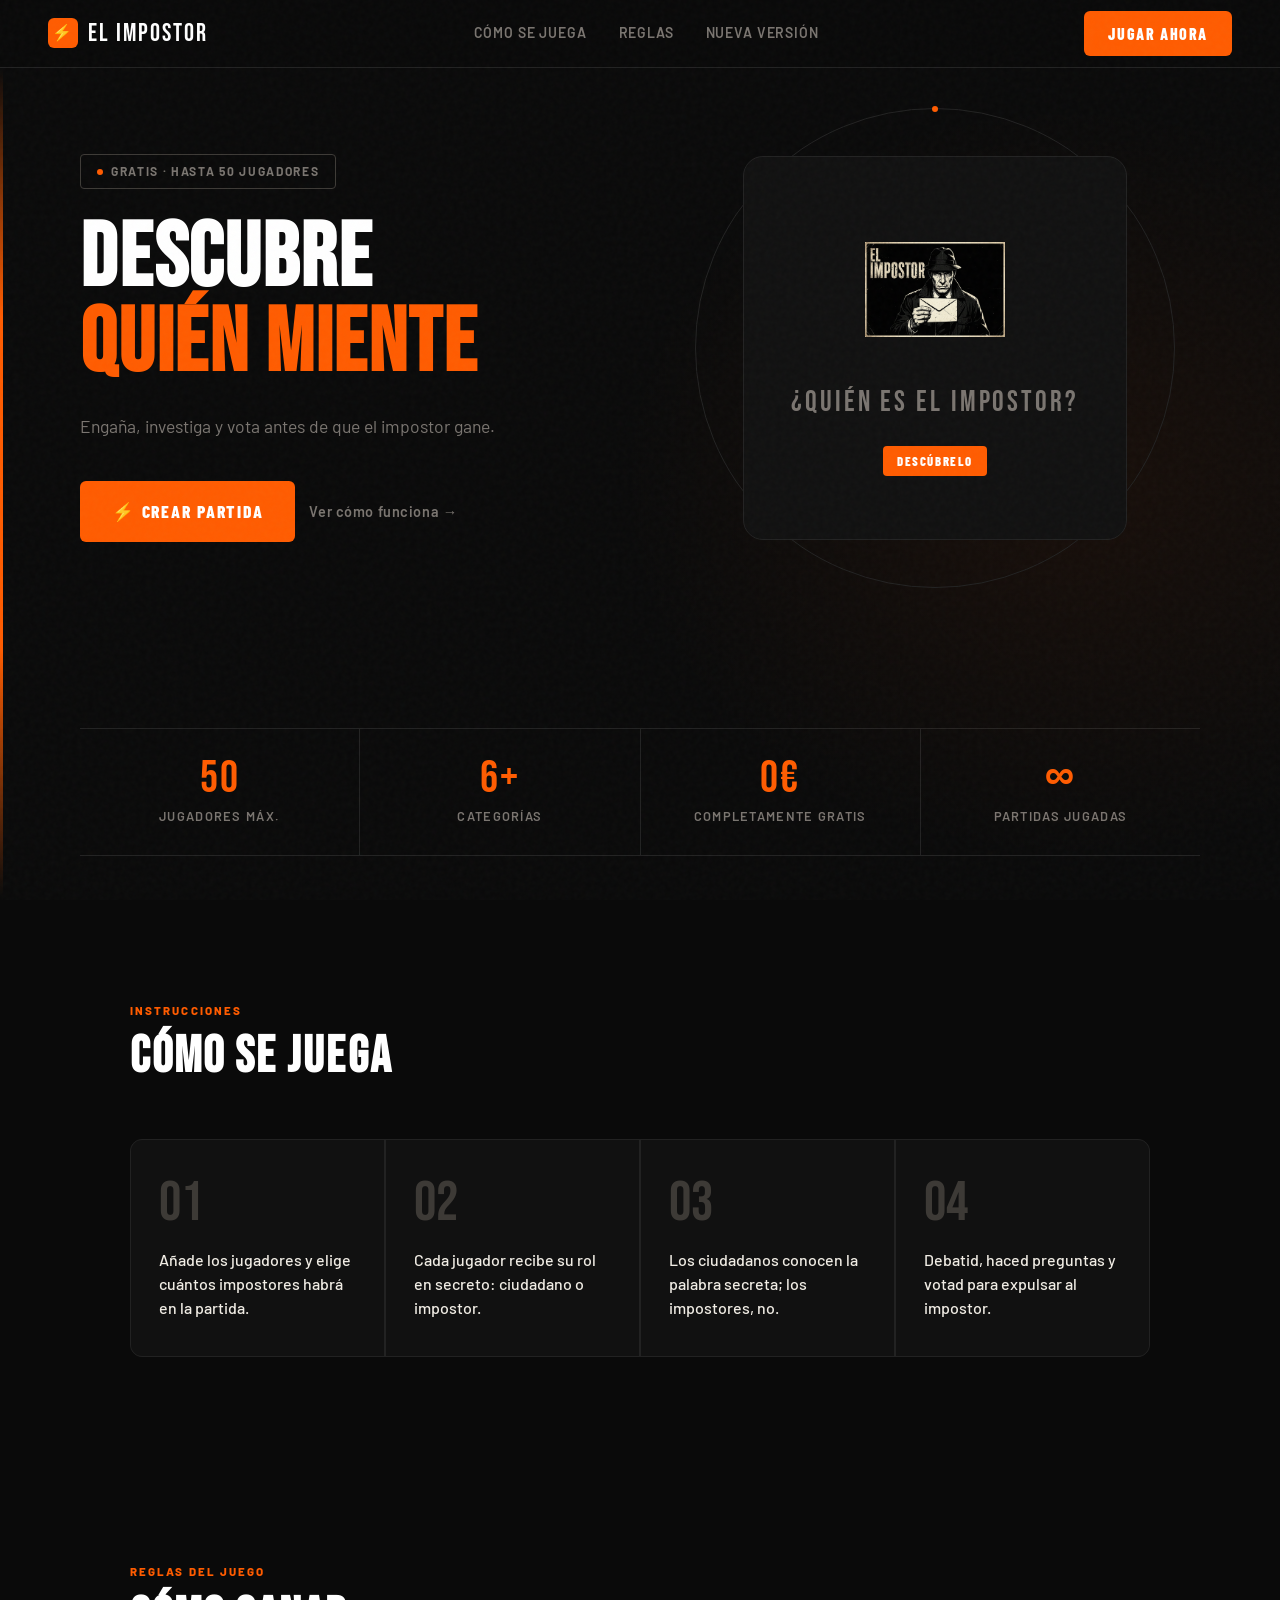
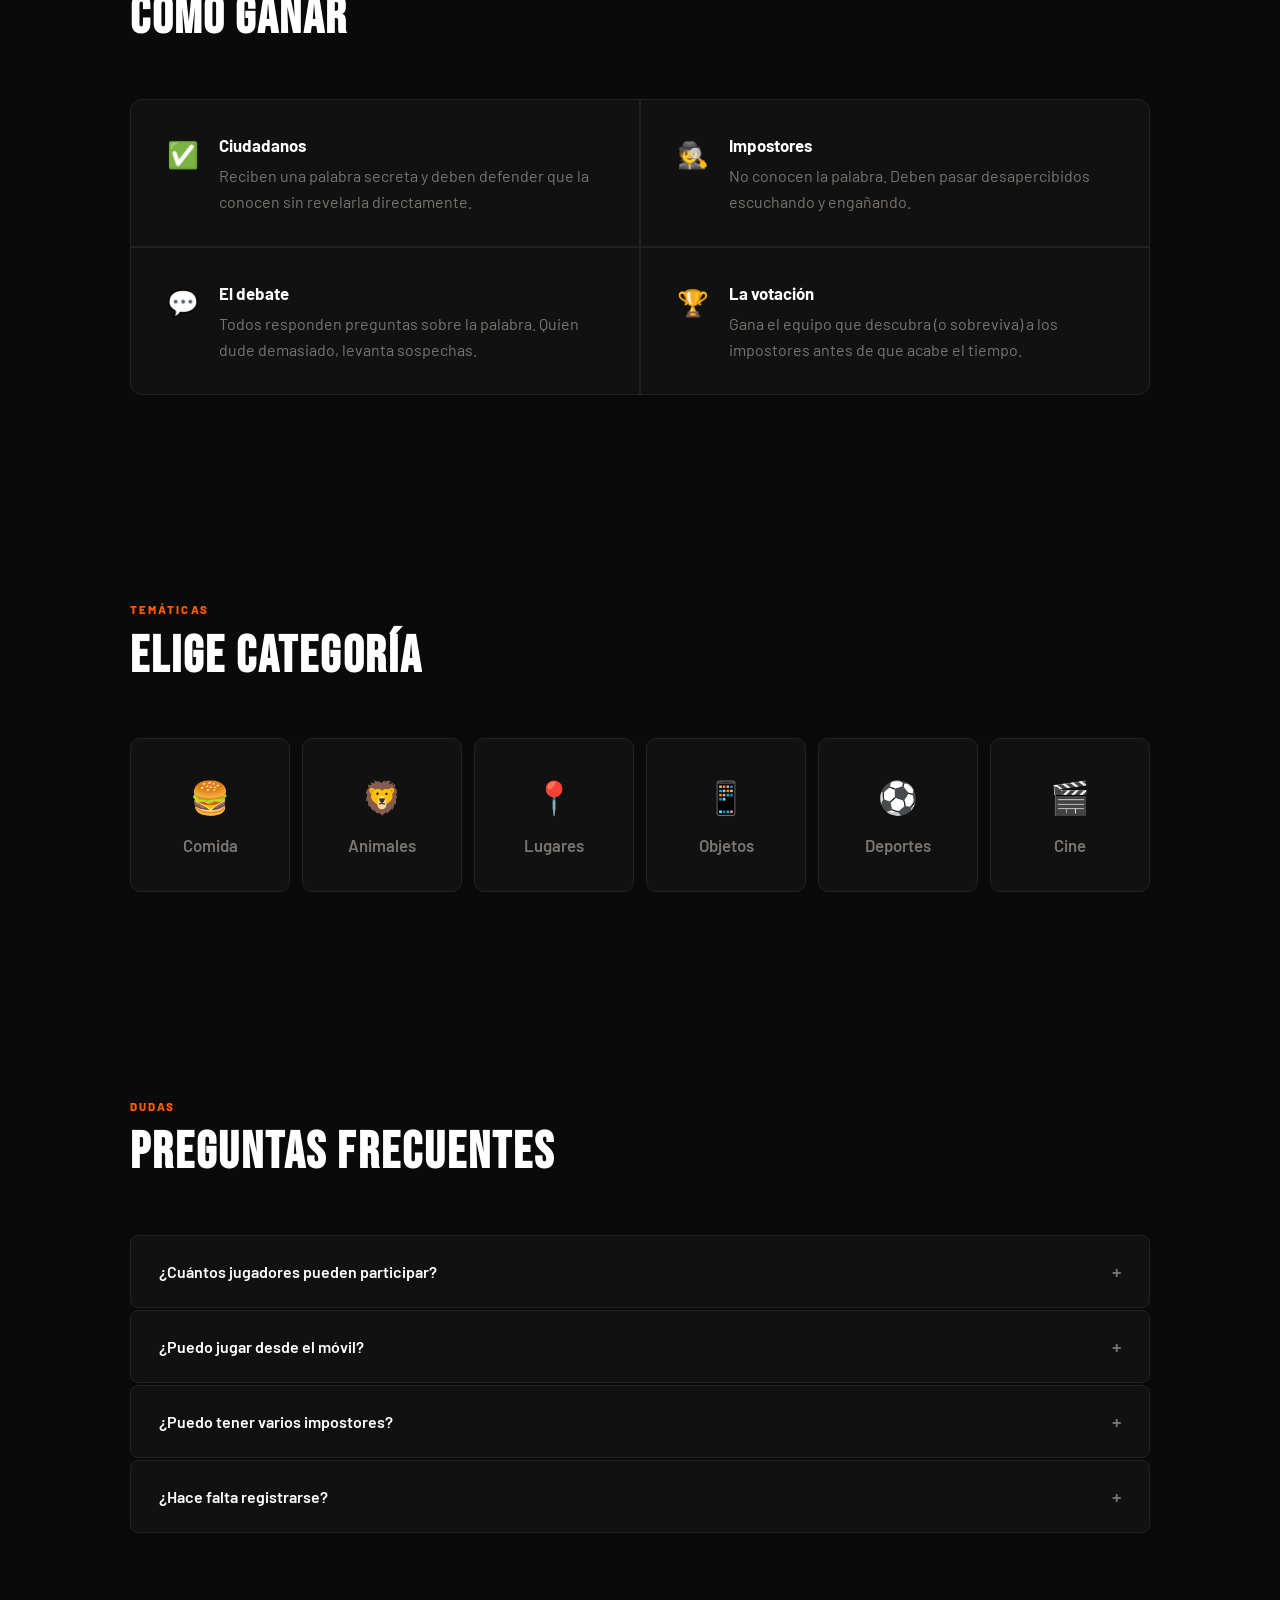
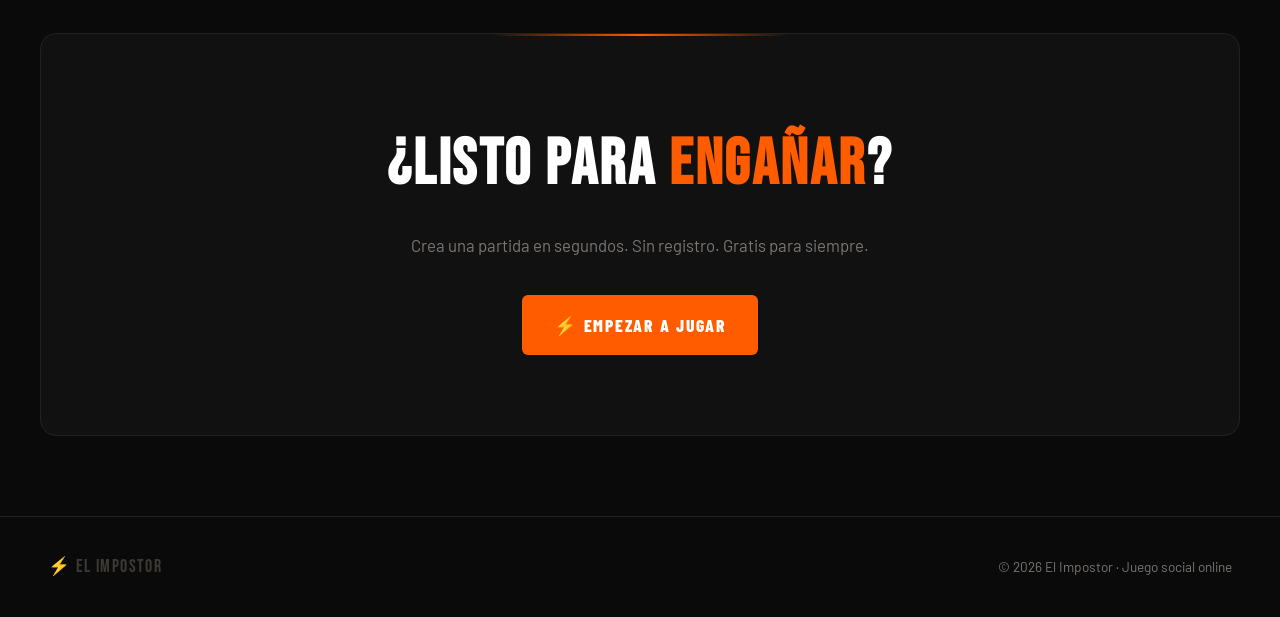
==== index.html @ e2baaa7c "Initial commit" ====
<!DOCTYPE html>
<html lang="es">
<head>
  <meta charset="UTF-8">
  <meta name="viewport" content="width=device-width, initial-scale=1.0">
  <title>El Impostor - Descubre quién miente</title>
  <link rel="stylesheet" href="./css/landing.css">
</head>
<body>

  <!-- ══ NAVBAR ══ -->
  <nav class="navbar">
    <div class="logo">
      <span class="logo-icon">⚡</span>
      EL IMPOSTOR
    </div>
    <div class="nav-links">
      <a href="#how">Cómo se juega</a>
      <a href="#rules">Reglas</a>
      <a href="game2.html">Nueva versión</a>
    </div>
    <a href="game.html" class="play-btn">Jugar ahora</a>
  </nav>

  <!-- ══ HERO ══ -->
  <section class="hero">

    <!-- Texto -->
    <div class="hero-content fade-in">
      <span class="hero-badge">Gratis · Hasta 50 jugadores</span>
      <h1>
        Descubre<br>
        <span class="accent-line">quién miente</span>
      </h1>
      <p>
        Engaña, investiga y vota antes de que el impostor gane.
      </p>
      <div class="hero-buttons">
        <a href="game.html" class="hero-button">
          ⚡ Crear partida
        </a>
        <a href="#how" class="hero-button-ghost">Ver cómo funciona →</a>
      </div>
    </div>

    <!-- Ilustración -->
    <div class="hero-visual fade-in" style="transition-delay: 0.25s">
      <div class="hero-illustration">
        <div class="big-circle"></div>
        <div class="hero-card">
          <div class="hero-card-emoji">
            <img src="./css/impostor.png" alt="impostor">
          </div>
          <div class="hero-card-label">¿Quién es el impostor?</div>
          <div class="hero-card-tag">Descúbrelo</div>
        </div>
      </div>
    </div>

    <!-- Stats -->
    <div class="hero-stats">
      <div class="stat-item fade-in" style="transition-delay:.1s">
        <span class="stat-num">50</span>
        <span class="stat-label">Jugadores máx.</span>
      </div>
      <div class="stat-item fade-in" style="transition-delay:.2s">
        <span class="stat-num">6+</span>
        <span class="stat-label">Categorías</span>
      </div>
      <div class="stat-item fade-in" style="transition-delay:.3s">
        <span class="stat-num">0€</span>
        <span class="stat-label">Completamente gratis</span>
      </div>
      <div class="stat-item fade-in" style="transition-delay:.4s">
        <span class="stat-num">∞</span>
        <span class="stat-label">Partidas jugadas</span>
      </div>
    </div>

  </section>

  <!-- ══ CÓMO SE JUEGA ══ -->
  <section id="how" class="section">
    <div class="section-header fade-in">
      <span class="section-label">Instrucciones</span>
      <h2>Cómo se juega</h2>
    </div>
    <div class="steps-grid">
      <div class="step fade-in" style="transition-delay:.05s">
        <div class="step-num">01</div>
        <div class="step-text">Añade los jugadores y elige cuántos impostores habrá en la partida.</div>
      </div>
      <div class="step fade-in" style="transition-delay:.1s">
        <div class="step-num">02</div>
        <div class="step-text">Cada jugador recibe su rol en secreto: ciudadano o impostor.</div>
      </div>
      <div class="step fade-in" style="transition-delay:.15s">
        <div class="step-num">03</div>
        <div class="step-text">Los ciudadanos conocen la palabra secreta; los impostores, no.</div>
      </div>
      <div class="step fade-in" style="transition-delay:.2s">
        <div class="step-num">04</div>
        <div class="step-text">Debatid, haced preguntas y votad para expulsar al impostor.</div>
      </div>
    </div>
  </section>

  <!-- ══ REGLAS ══ -->
  <section id="rules" class="section">
    <div class="section-header fade-in">
      <span class="section-label">Reglas del juego</span>
      <h2>Cómo ganar</h2>
    </div>
    <div class="rules-grid">
      <div class="rule-item fade-in">
        <div class="rule-icon">✅</div>
        <div class="rule-text">
          <strong>Ciudadanos</strong>
          Reciben una palabra secreta y deben defender que la conocen sin revelarla directamente.
        </div>
      </div>
      <div class="rule-item fade-in" style="transition-delay:.08s">
        <div class="rule-icon">🕵️</div>
        <div class="rule-text">
          <strong>Impostores</strong>
          No conocen la palabra. Deben pasar desapercibidos escuchando y engañando.
        </div>
      </div>
      <div class="rule-item fade-in" style="transition-delay:.12s">
        <div class="rule-icon">💬</div>
        <div class="rule-text">
          <strong>El debate</strong>
          Todos responden preguntas sobre la palabra. Quien dude demasiado, levanta sospechas.
        </div>
      </div>
      <div class="rule-item fade-in" style="transition-delay:.16s">
        <div class="rule-icon">🏆</div>
        <div class="rule-text">
          <strong>La votación</strong>
          Gana el equipo que descubra (o sobreviva) a los impostores antes de que acabe el tiempo.
        </div>
      </div>
    </div>
  </section>

  <!-- ══ CATEGORÍAS ══ -->
  <section class="section">
    <div class="section-header fade-in">
      <span class="section-label">Temáticas</span>
      <h2>Elige categoría</h2>
    </div>
    <div class="categories">
      <div class="category-card fade-in" style="transition-delay:.05s">
        <span class="emoji">🍔</span>Comida
      </div>
      <div class="category-card fade-in" style="transition-delay:.10s">
        <span class="emoji">🦁</span>Animales
      </div>
      <div class="category-card fade-in" style="transition-delay:.15s">
        <span class="emoji">📍</span>Lugares
      </div>
      <div class="category-card fade-in" style="transition-delay:.20s">
        <span class="emoji">📱</span>Objetos
      </div>
      <div class="category-card fade-in" style="transition-delay:.25s">
        <span class="emoji">⚽</span>Deportes
      </div>
      <div class="category-card fade-in" style="transition-delay:.30s">
        <span class="emoji">🎬</span>Cine
      </div>
    </div>
  </section>

  <!-- ══ FAQ ══ -->
  <section id="faq" class="section">
    <div class="section-header fade-in">
      <span class="section-label">Dudas</span>
      <h2>Preguntas frecuentes</h2>
    </div>
    <div class="faq-list">
      <div class="faq-item fade-in">
        <button class="faq-question">
          ¿Cuántos jugadores pueden participar?
          <i class="faq-icon">+</i>
        </button>
        <div class="faq-answer">
          <p>Desde 3 hasta 50 jugadores. El juego escala perfectamente para grupos pequeños de amigos o grandes fiestas.</p>
        </div>
      </div>
      <div class="faq-item fade-in" style="transition-delay:.05s">
        <button class="faq-question">
          ¿Puedo jugar desde el móvil?
          <i class="faq-icon">+</i>
        </button>
        <div class="faq-answer">
          <p>Sí, la web está diseñada para funcionar perfectamente en móviles, tablets y ordenadores.</p>
        </div>
      </div>
      <div class="faq-item fade-in" style="transition-delay:.10s">
        <button class="faq-question">
          ¿Puedo tener varios impostores?
          <i class="faq-icon">+</i>
        </button>
        <div class="faq-answer">
          <p>Sí, puedes configurar el número de impostores antes de empezar la partida. Para grupos grandes recomendamos 2-3 impostores.</p>
        </div>
      </div>
      <div class="faq-item fade-in" style="transition-delay:.15s">
        <button class="faq-question">
          ¿Hace falta registrarse?
          <i class="faq-icon">+</i>
        </button>
        <div class="faq-answer">
          <p>No, el juego es completamente gratuito y sin registro. Solo entra y crea tu partida en segundos.</p>
        </div>
      </div>
    </div>
  </section>

  <!-- ══ CTA FINAL ══ -->
  <div class="cta-section fade-in">
    <h2>¿Listo para <em>engañar</em>?</h2>
    <p>Crea una partida en segundos. Sin registro. Gratis para siempre.</p>
    <a href="game.html" class="hero-button">⚡ Empezar a jugar</a>
  </div>

  <!-- ══ FOOTER ══ -->
  <footer>
    <span class="footer-logo">⚡ EL IMPOSTOR</span>
    <span>© 2026 El Impostor · Juego social online</span>
  </footer>

  <!-- ══ JS: FAQ accordion + fade-in ══ -->
  <script>
    // FAQ accordion
    document.querySelectorAll('.faq-question').forEach(btn => {
      btn.addEventListener('click', () => {
        const item = btn.closest('.faq-item');
        const isOpen = item.classList.contains('open');
        document.querySelectorAll('.faq-item').forEach(i => i.classList.remove('open'));
        if (!isOpen) item.classList.add('open');
      });
    });

    // Intersection Observer para fade-in
    const observer = new IntersectionObserver(entries => {
      entries.forEach(e => {
        if (e.isIntersecting) {
          e.target.classList.add('visible');
          observer.unobserve(e.target);
        }
      });
    }, { threshold: 0.12 });

    document.querySelectorAll('.fade-in').forEach(el => observer.observe(el));
  </script>

</body>
</html>
---- css/landing.css ----
/* =============================================
   EL IMPOSTOR — Landing CSS
   Estética: thriller oscuro, tipografía brutal,
   acento naranja eléctrico
   ============================================= */

@import url('https://fonts.googleapis.com/css2?family=Bebas+Neue&family=Barlow:wght@400;500;600;700&family=Barlow+Condensed:wght@700;800;900&display=swap');

/* ── VARIABLES ── */
:root {
  --bg:          #0a0a0a;
  --bg-card:     #111111;
  --bg-card-2:   #161616;
  --border:      #222222;
  --accent:      #ff5c00;
  --accent-2:    #ff8c00;
  --text:        #f0ece4;
  --muted:       #7a7570;
  --muted-2:     #3d3a36;
  --white:       #ffffff;
}

/* ── RESET ── */
*, *::before, *::after {
  margin: 0; padding: 0;
  box-sizing: border-box;
}

html { scroll-behavior: smooth; }

body {
  font-family: 'Barlow', sans-serif;
  background: var(--bg);
  color: var(--text);
  line-height: 1.6;
  overflow-x: hidden;
}

/* ── GRAIN OVERLAY ── */
body::before {
  content: '';
  position: fixed;
  inset: 0;
  background-image: url("data:image/svg+xml,%3Csvg viewBox='0 0 200 200' xmlns='http://www.w3.org/2000/svg'%3E%3Cfilter id='noise'%3E%3CfeTurbulence type='fractalNoise' baseFrequency='0.85' numOctaves='4' stitchTiles='stitch'/%3E%3C/filter%3E%3Crect width='100%25' height='100%25' filter='url(%23noise)' opacity='1'/%3E%3C/svg%3E");
  opacity: 0.03;
  pointer-events: none;
  z-index: 9999;
}

/* ============================================
   NAVBAR
   ============================================ */
.navbar {
  position: sticky;
  top: 0;
  background: rgba(10, 10, 10, 0.92);
  backdrop-filter: blur(16px);
  -webkit-backdrop-filter: blur(16px);
  border-bottom: 1px solid var(--border);
  display: flex;
  justify-content: space-between;
  align-items: center;
  padding: 0 48px;
  height: 68px;
  z-index: 1000;
}

.logo {
  font-family: 'Bebas Neue', sans-serif;
  font-size: 1.55rem;
  letter-spacing: 0.08em;
  color: var(--white);
  display: flex;
  align-items: center;
  gap: 10px;
}

.logo .logo-icon {
  display: inline-flex;
  align-items: center;
  justify-content: center;
  width: 30px;
  height: 30px;
  background: var(--accent);
  border-radius: 6px;
  font-size: 1rem;
}

.nav-links {
  display: flex;
  gap: 32px;
}

.nav-links a {
  color: var(--muted);
  text-decoration: none;
  font-size: 0.875rem;
  font-weight: 600;
  letter-spacing: 0.06em;
  text-transform: uppercase;
  transition: color 0.2s;
}

.nav-links a:hover { color: var(--white); }

.play-btn {
  background: var(--accent);
  color: var(--white);
  text-decoration: none;
  padding: 10px 24px;
  border-radius: 6px;
  font-family: 'Barlow Condensed', sans-serif;
  font-size: 1rem;
  font-weight: 800;
  letter-spacing: 0.1em;
  text-transform: uppercase;
  transition: background 0.2s, transform 0.15s;
}

.play-btn:hover {
  background: var(--accent-2);
  transform: translateY(-1px);
}

/* ============================================
   HERO
   ============================================ */
.hero {
  min-height: 92vh;
  display: grid;
  grid-template-columns: 1fr 1fr;
  align-items: center;
  padding: 0 80px;
  gap: 60px;
  position: relative;
  overflow: hidden;
}

/* Línea de acento izquierda */
.hero::before {
  content: '';
  position: absolute;
  left: 0; top: 0; bottom: 0;
  width: 3px;
  background: linear-gradient(to bottom, transparent, var(--accent) 30%, var(--accent) 70%, transparent);
}

/* Fondo radial sutil */
.hero::after {
  content: '';
  position: absolute;
  right: 0; top: 0;
  width: 55%;
  height: 100%;
  background: radial-gradient(ellipse at 70% 50%, rgba(255, 92, 0, 0.06) 0%, transparent 65%);
  pointer-events: none;
}

.hero-content { position: relative; z-index: 1; }

.hero-badge {
  display: inline-flex;
  align-items: center;
  gap: 8px;
  background: transparent;
  border: 1px solid var(--muted-2);
  color: var(--muted);
  padding: 7px 16px;
  border-radius: 4px;
  margin-bottom: 28px;
  font-size: 0.75rem;
  font-weight: 700;
  letter-spacing: 0.14em;
  text-transform: uppercase;
}

.hero-badge::before {
  content: '';
  display: inline-block;
  width: 6px; height: 6px;
  background: var(--accent);
  border-radius: 50%;
}

.hero h1 {
  font-family: 'Bebas Neue', sans-serif;
  font-size: clamp(4.5rem, 7vw, 7rem);
  line-height: 0.95;
  letter-spacing: 0.02em;
  color: var(--white);
  margin-bottom: 8px;
}

.hero h1 .accent-line {
  color: var(--accent);
  display: block;
}

.hero p {
  font-size: 1.1rem;
  color: var(--muted);
  margin: 24px 0 40px;
  max-width: 440px;
  line-height: 1.7;
}

.hero-buttons {
  display: flex;
  gap: 14px;
  align-items: center;
  flex-wrap: wrap;
}

.hero-button {
  display: inline-flex;
  align-items: center;
  gap: 10px;
  background: var(--accent);
  color: var(--white);
  text-decoration: none;
  padding: 16px 32px;
  border-radius: 6px;
  font-family: 'Barlow Condensed', sans-serif;
  font-size: 1.1rem;
  font-weight: 800;
  letter-spacing: 0.1em;
  text-transform: uppercase;
  transition: background 0.2s, transform 0.15s, box-shadow 0.2s;
}

.hero-button:hover {
  background: var(--accent-2);
  transform: translateY(-2px);
  box-shadow: 0 8px 30px rgba(255, 92, 0, 0.3);
}

.hero-button-ghost {
  display: inline-flex;
  align-items: center;
  color: var(--muted);
  text-decoration: none;
  font-size: 0.9rem;
  font-weight: 600;
  letter-spacing: 0.04em;
  transition: color 0.2s;
}

.hero-button-ghost:hover { color: var(--white); }

/* Imagen / ilustración del héroe */
.hero-visual {
  position: relative;
  z-index: 1;
  display: flex;
  justify-content: center;
  align-items: center;
}

.hero-illustration {
  width: 100%;
  max-width: 480px;
  aspect-ratio: 1;
  position: relative;
}

.hero-illustration .big-circle {
  width: 100%;
  height: 100%;
  border-radius: 50%;
  border: 1px solid var(--border);
  position: absolute;
  inset: 0;
  animation: rotateRing 30s linear infinite;
}

.hero-illustration .big-circle::after {
  content: '';
  position: absolute;
  top: -3px; left: 50%;
  transform: translateX(-50%);
  width: 6px; height: 6px;
  border-radius: 50%;
  background: var(--accent);
}

.hero-card {
  position: absolute;
  inset: 10%;
  background: var(--bg-card);
  border: 1px solid var(--border);
  border-radius: 20px;
  display: flex;
  flex-direction: column;
  justify-content: center;
  align-items: center;
  gap: 20px;
}

.hero-card-emoji {
  width: 140px;
  height: 140px;
  animation: spinSmooth 3s ease-in-out infinite;
}

.hero-card-emoji img {
  width: 100%;
  height: 100%;
  object-fit: contain;
}

@keyframes spinSmooth {
  0%   { transform: rotate(0deg); }
  50%  { transform: rotate(360deg); }
  100% { transform: rotate(360deg); }
}

.hero-card-label {
  font-family: 'Bebas Neue', sans-serif;
  font-size: 1.8rem;
  letter-spacing: 0.1em;
  color: var(--muted);
}

.hero-card-tag {
  background: var(--accent);
  color: white;
  font-family: 'Barlow Condensed', sans-serif;
  font-size: 0.8rem;
  font-weight: 800;
  letter-spacing: 0.12em;
  text-transform: uppercase;
  padding: 5px 14px;
  border-radius: 4px;
}

/* Stats rápidos bajo el héroe */
.hero-stats {
  grid-column: 1 / -1;
  display: flex;
  gap: 0;
  border-top: 1px solid var(--border);
  border-bottom: 1px solid var(--border);
}

.stat-item {
  flex: 1;
  padding: 28px 40px;
  border-right: 1px solid var(--border);
  text-align: center;
}

.stat-item:last-child { border-right: none; }

.stat-num {
  font-family: 'Bebas Neue', sans-serif;
  font-size: 2.8rem;
  color: var(--accent);
  letter-spacing: 0.04em;
  line-height: 1;
  display: block;
}

.stat-label {
  font-size: 0.8rem;
  color: var(--muted);
  font-weight: 600;
  letter-spacing: 0.1em;
  text-transform: uppercase;
  margin-top: 4px;
}

/* ============================================
   SECCIONES GENERALES
   ============================================ */
.section {
  max-width: 1100px;
  margin: 0 auto;
  padding: 100px 40px;
}

.section-header {
  margin-bottom: 56px;
}

.section-label {
  display: inline-block;
  font-size: 0.72rem;
  font-weight: 800;
  letter-spacing: 0.18em;
  text-transform: uppercase;
  color: var(--accent);
  margin-bottom: 12px;
}

.section h2 {
  font-family: 'Bebas Neue', sans-serif;
  font-size: clamp(2.8rem, 4vw, 4rem);
  letter-spacing: 0.04em;
  line-height: 1;
  color: var(--white);
}

/* ============================================
   CÓMO SE JUEGA — PASOS
   ============================================ */
.steps-grid {
  display: grid;
  grid-template-columns: repeat(4, 1fr);
  gap: 2px;
  background: var(--border);
  border: 1px solid var(--border);
  border-radius: 12px;
  overflow: hidden;
}

.step {
  background: var(--bg-card);
  padding: 36px 28px;
  display: flex;
  flex-direction: column;
  gap: 16px;
  transition: background 0.2s;
}

.step:hover { background: var(--bg-card-2); }

.step-num {
  font-family: 'Bebas Neue', sans-serif;
  font-size: 3.5rem;
  color: var(--muted-2);
  line-height: 1;
  transition: color 0.2s;
}

.step:hover .step-num { color: var(--accent); }

.step-text {
  font-size: 1rem;
  font-weight: 500;
  color: var(--text);
  line-height: 1.5;
}

/* ============================================
   REGLAS
   ============================================ */
.rules-grid {
  display: grid;
  grid-template-columns: 1fr 1fr;
  gap: 2px;
  background: var(--border);
  border: 1px solid var(--border);
  border-radius: 12px;
  overflow: hidden;
}

.rule-item {
  background: var(--bg-card);
  padding: 32px 36px;
  display: flex;
  align-items: flex-start;
  gap: 20px;
  transition: background 0.2s;
}

.rule-item:hover { background: var(--bg-card-2); }

.rule-icon {
  font-size: 1.6rem;
  flex-shrink: 0;
  margin-top: 2px;
}

.rule-text {
  font-size: 1rem;
  color: var(--muted);
  line-height: 1.6;
}

.rule-text strong {
  display: block;
  color: var(--white);
  font-size: 1.05rem;
  margin-bottom: 4px;
}

/* ============================================
   CATEGORÍAS
   ============================================ */
.categories {
  display: grid;
  grid-template-columns: repeat(auto-fit, minmax(160px, 1fr));
  gap: 12px;
}

.category-card {
  background: var(--bg-card);
  border: 1px solid var(--border);
  padding: 32px 20px;
  text-align: center;
  border-radius: 10px;
  font-size: 1.05rem;
  font-weight: 600;
  color: var(--muted);
  cursor: pointer;
  transition: border-color 0.2s, color 0.2s, transform 0.2s, background 0.2s;
  display: flex;
  flex-direction: column;
  align-items: center;
  gap: 10px;
}

.category-card span.emoji {
  font-size: 2rem;
}

.category-card:hover {
  border-color: var(--accent);
  color: var(--white);
  background: var(--bg-card-2);
  transform: translateY(-4px);
}

/* ============================================
   FAQ
   ============================================ */
.faq-list { display: flex; flex-direction: column; gap: 2px; }

.faq-item {
  background: var(--bg-card);
  border: 1px solid var(--border);
  border-radius: 8px;
  overflow: hidden;
}

.faq-item + .faq-item { border-radius: 8px; }

.faq-question {
  width: 100%;
  display: flex;
  justify-content: space-between;
  align-items: center;
  padding: 24px 28px;
  background: none;
  border: none;
  color: var(--white);
  font-family: 'Barlow', sans-serif;
  font-size: 1rem;
  font-weight: 600;
  cursor: pointer;
  text-align: left;
  transition: color 0.2s;
}

.faq-question:hover { color: var(--accent); }

.faq-icon {
  font-style: normal;
  font-size: 1.2rem;
  color: var(--muted);
  flex-shrink: 0;
  transition: transform 0.25s;
}

.faq-item.open .faq-icon { transform: rotate(45deg); color: var(--accent); }

.faq-answer {
  max-height: 0;
  overflow: hidden;
  transition: max-height 0.3s ease, padding 0.3s ease;
}

.faq-item.open .faq-answer { max-height: 200px; }

.faq-answer p {
  padding: 0 28px 24px;
  color: var(--muted);
  font-size: 0.95rem;
  line-height: 1.7;
}

/* ============================================
   CTA FINAL
   ============================================ */
.cta-section {
  margin: 0 40px 80px;
  background: var(--bg-card);
  border: 1px solid var(--border);
  border-radius: 16px;
  padding: 80px 60px;
  text-align: center;
  position: relative;
  overflow: hidden;
}

.cta-section::before {
  content: '';
  position: absolute;
  top: 0; left: 50%; transform: translateX(-50%);
  width: 300px; height: 2px;
  background: linear-gradient(to right, transparent, var(--accent), transparent);
}

.cta-section h2 {
  font-family: 'Bebas Neue', sans-serif;
  font-size: clamp(3rem, 5vw, 5rem);
  letter-spacing: 0.04em;
  color: var(--white);
  margin-bottom: 16px;
}

.cta-section h2 em {
  font-style: normal;
  color: var(--accent);
}

.cta-section p {
  color: var(--muted);
  font-size: 1.05rem;
  margin-bottom: 36px;
}

/* ============================================
   FOOTER
   ============================================ */
footer {
  border-top: 1px solid var(--border);
  padding: 36px 48px;
  display: flex;
  justify-content: space-between;
  align-items: center;
  color: var(--muted);
  font-size: 0.85rem;
}

footer .footer-logo {
  font-family: 'Bebas Neue', sans-serif;
  font-size: 1.1rem;
  letter-spacing: 0.08em;
  color: var(--muted-2);
}

/* ============================================
   ANIMACIONES
   ============================================ */
@keyframes float {
  0%, 100% { transform: translateY(0); }
  50%       { transform: translateY(-12px); }
}

@keyframes rotateRing {
  from { transform: rotate(0deg); }
  to   { transform: rotate(360deg); }
}

/* Fade-in al hacer scroll */
.fade-in {
  opacity: 0;
  transform: translateY(24px);
  transition: opacity 0.6s ease, transform 0.6s ease;
}

.fade-in.visible {
  opacity: 1;
  transform: translateY(0);
}

/* ============================================
   RESPONSIVE
   ============================================ */
@media (max-width: 900px) {
  .hero {
    grid-template-columns: 1fr;
    padding: 60px 32px 0;
    text-align: center;
    gap: 40px;
    min-height: auto;
    padding-bottom: 0;
  }
  .hero::before { display: none; }
  .hero p { margin-left: auto; margin-right: auto; }
  .hero-buttons { justify-content: center; }
  .hero-visual { order: -1; }
  .hero-illustration { max-width: 220px; }
  .hero-card-emoji   { width: 100px; height: 100px; }
  .hero-card-label   { font-size: 1rem; }
  .hero-card-tag     { font-size: 0.7rem; padding: 4px 10px; }
  .hero-stats { grid-column: 1; }
  .steps-grid { grid-template-columns: 1fr 1fr; }
  .rules-grid { grid-template-columns: 1fr; }
  .navbar { padding: 0 24px; }
}

@media (max-width: 640px) {
  .navbar {
    flex-wrap: wrap;
    height: auto;
    padding: 16px 20px;
    gap: 14px;
  }
  .nav-links { gap: 18px; }
  .steps-grid { grid-template-columns: 1fr; }
  .hero { padding: 48px 20px 0; }
  .section { padding: 70px 20px; }
  .hero-stats { flex-direction: column; }
  .stat-item { border-right: none; border-bottom: 1px solid var(--border); }
  .cta-section { margin: 0 16px 60px; padding: 50px 24px; }
  footer { flex-direction: column; gap: 12px; text-align: center; }
}

@media (max-width: 480px) {
  .hero-illustration { max-width: 160px; }
  .hero-card-emoji   { width: 70px; height: 70px; }
  .hero-card-label   { display: none; }
  .hero-card-tag     { display: none; }
}
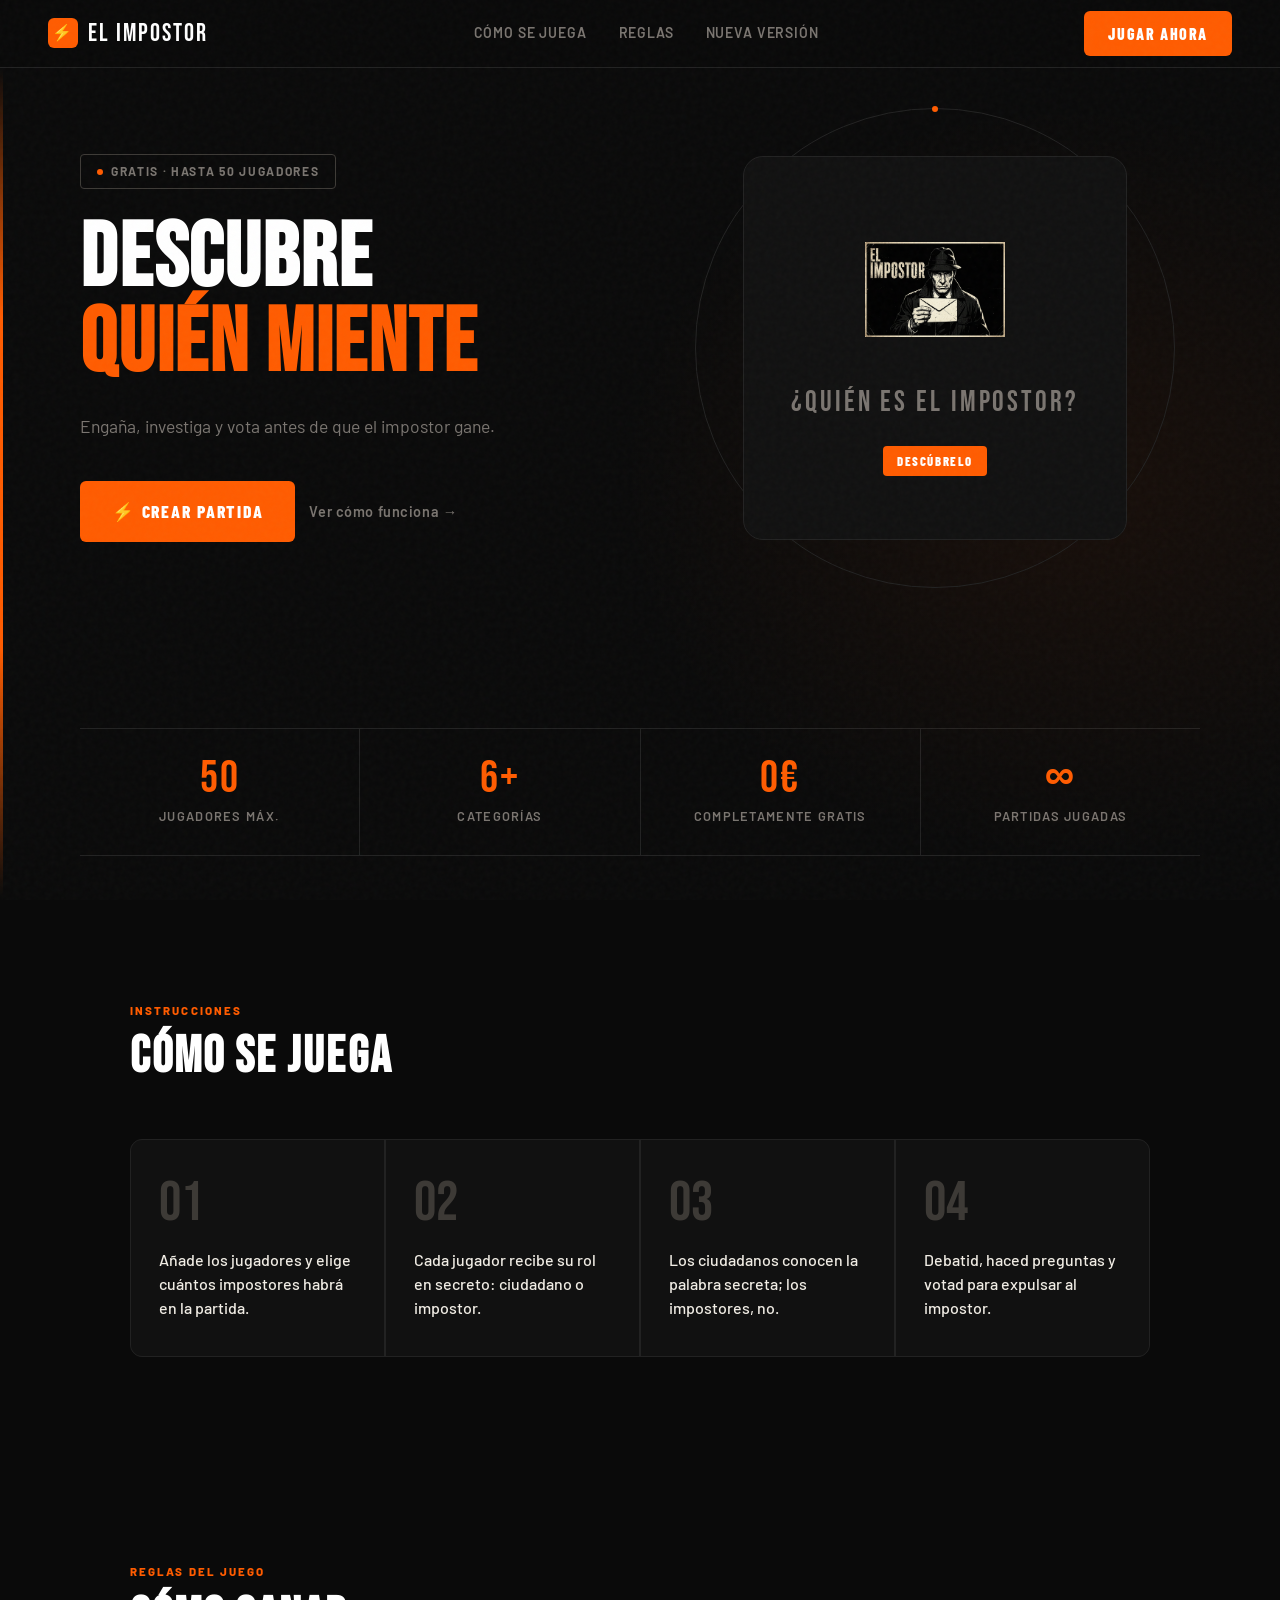
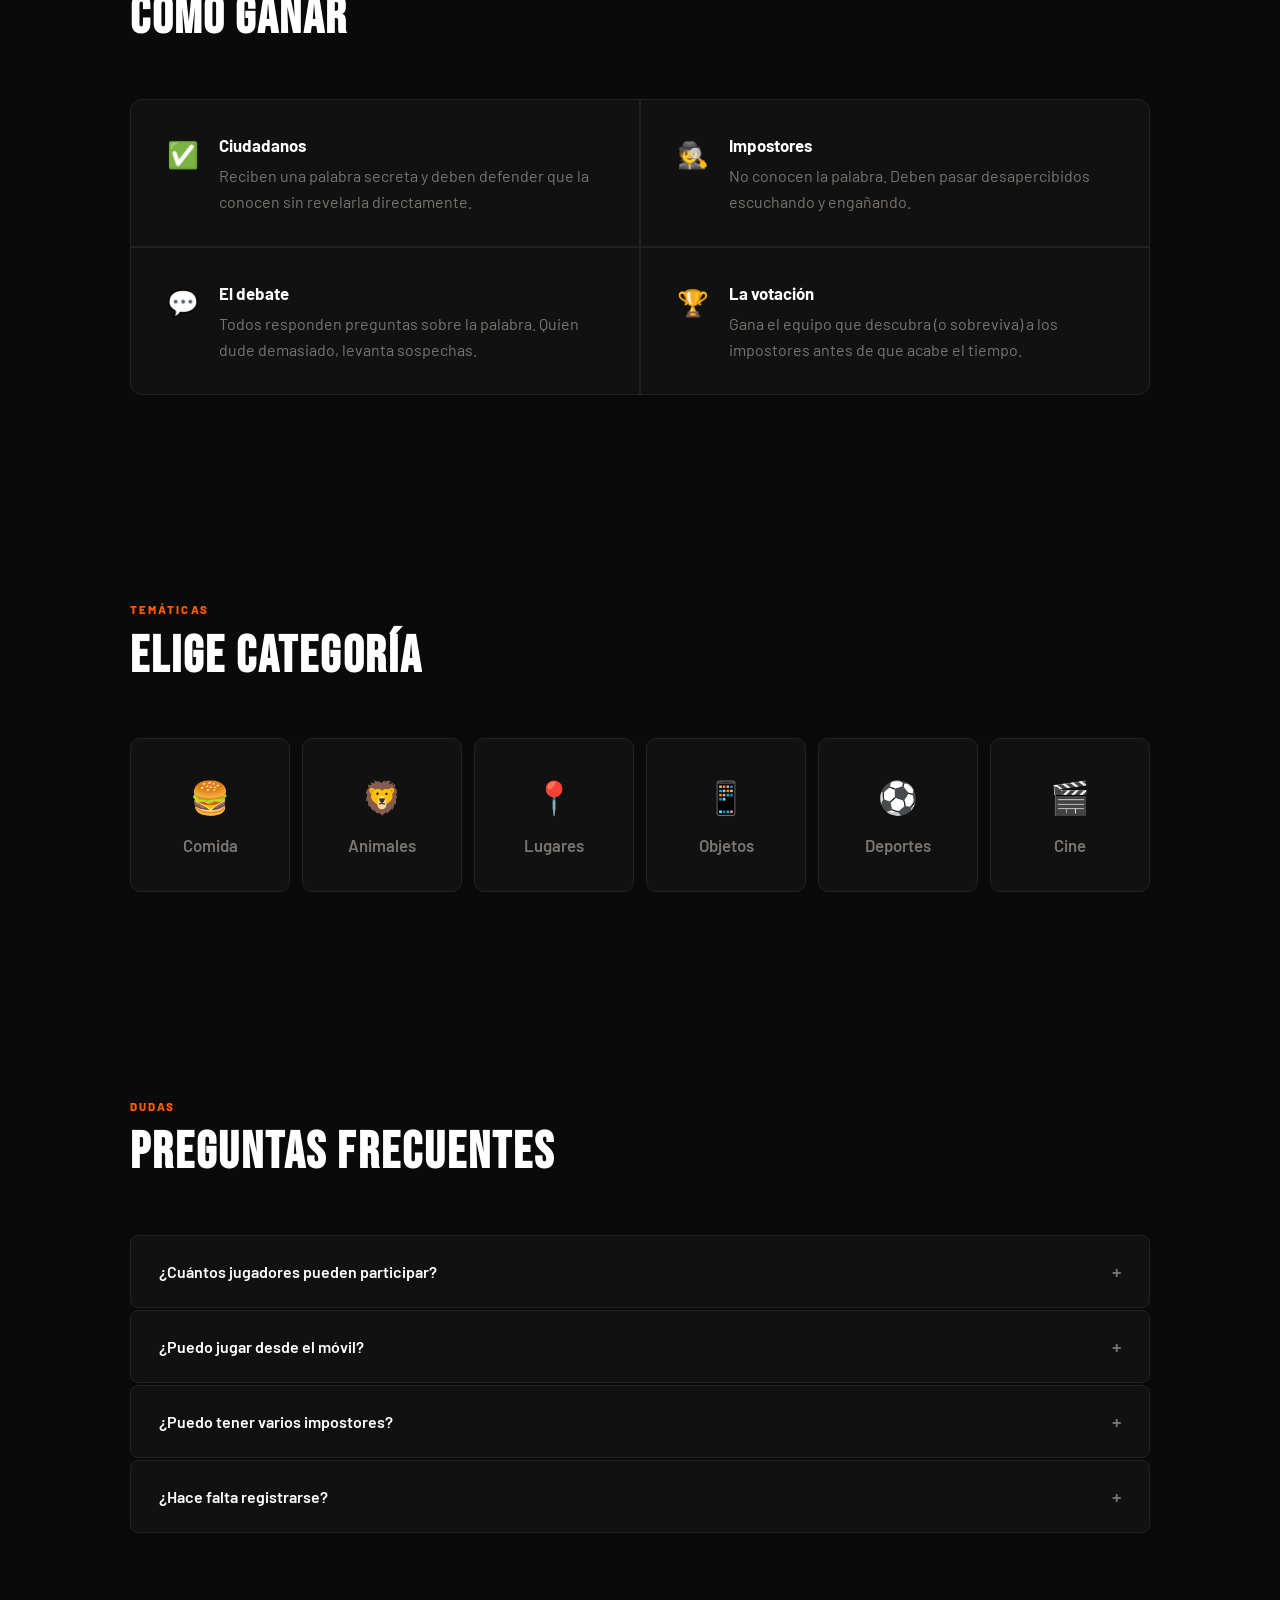
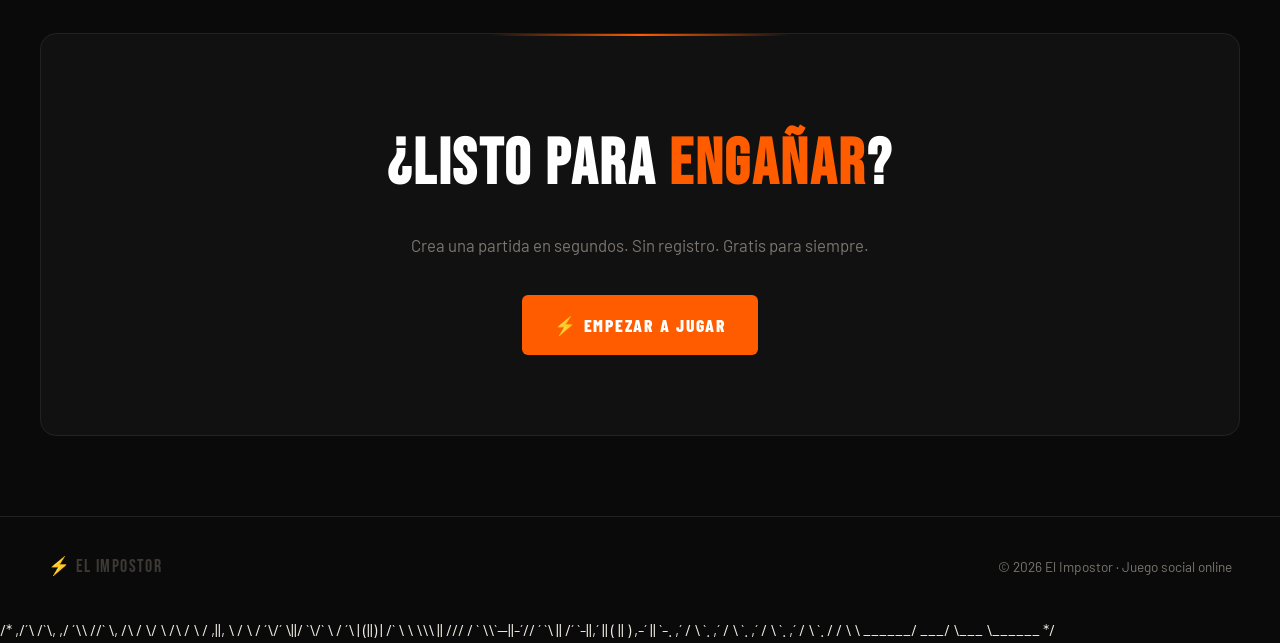
==== commit 2ca8f056: "Añadida lógica pro" ====
--- a/index.html
+++ b/index.html
@@ -4,6 +4,7 @@
   <meta charset="UTF-8">
   <meta name="viewport" content="width=device-width, initial-scale=1.0">
   <title>El Impostor - Descubre quién miente</title>
+  <link rel="icon" href="data:image/svg+xml,<svg xmlns='http://www.w3.org/2000/svg' viewBox='0 0 100 100'><text y='.9em' font-size='90'>⚡</text></svg>">
   <link rel="stylesheet" href="./css/landing.css">
 </head>
 <body>
@@ -17,7 +18,7 @@
     <div class="nav-links">
       <a href="#how">Cómo se juega</a>
       <a href="#rules">Reglas</a>
-      <a href="game2.html">Nueva versión</a>
+      <a href="game-pro.html">Nueva versión</a>
     </div>
     <a href="game.html" class="play-btn">Jugar ahora</a>
   </nav>
@@ -257,3 +258,25 @@
 
 </body>
 </html>
+
+/*
+               ,/´\    /`\,
+             ,/  ´\\  //`  \,
+            /\    / \/ \    /\
+           /  \  / ,||, \  /  \
+          /  ´\/´  \||/  `\/`  \
+         /  ´\ |   (||)   | /`  \
+          \   \\\   ||   ///   /
+           `   \\`--||-´//   ´
+                `\  ||  /´
+                  `-||,´
+                    ||
+                  ( || )
+                ,-´ || `-.
+              ,´   /  \   `.
+            ,´    /    \    `.
+          ,´     /      \     `.
+        ,´      /        \      `.
+       /       /          \       \
+______/    ___/            \___    \______
+*/
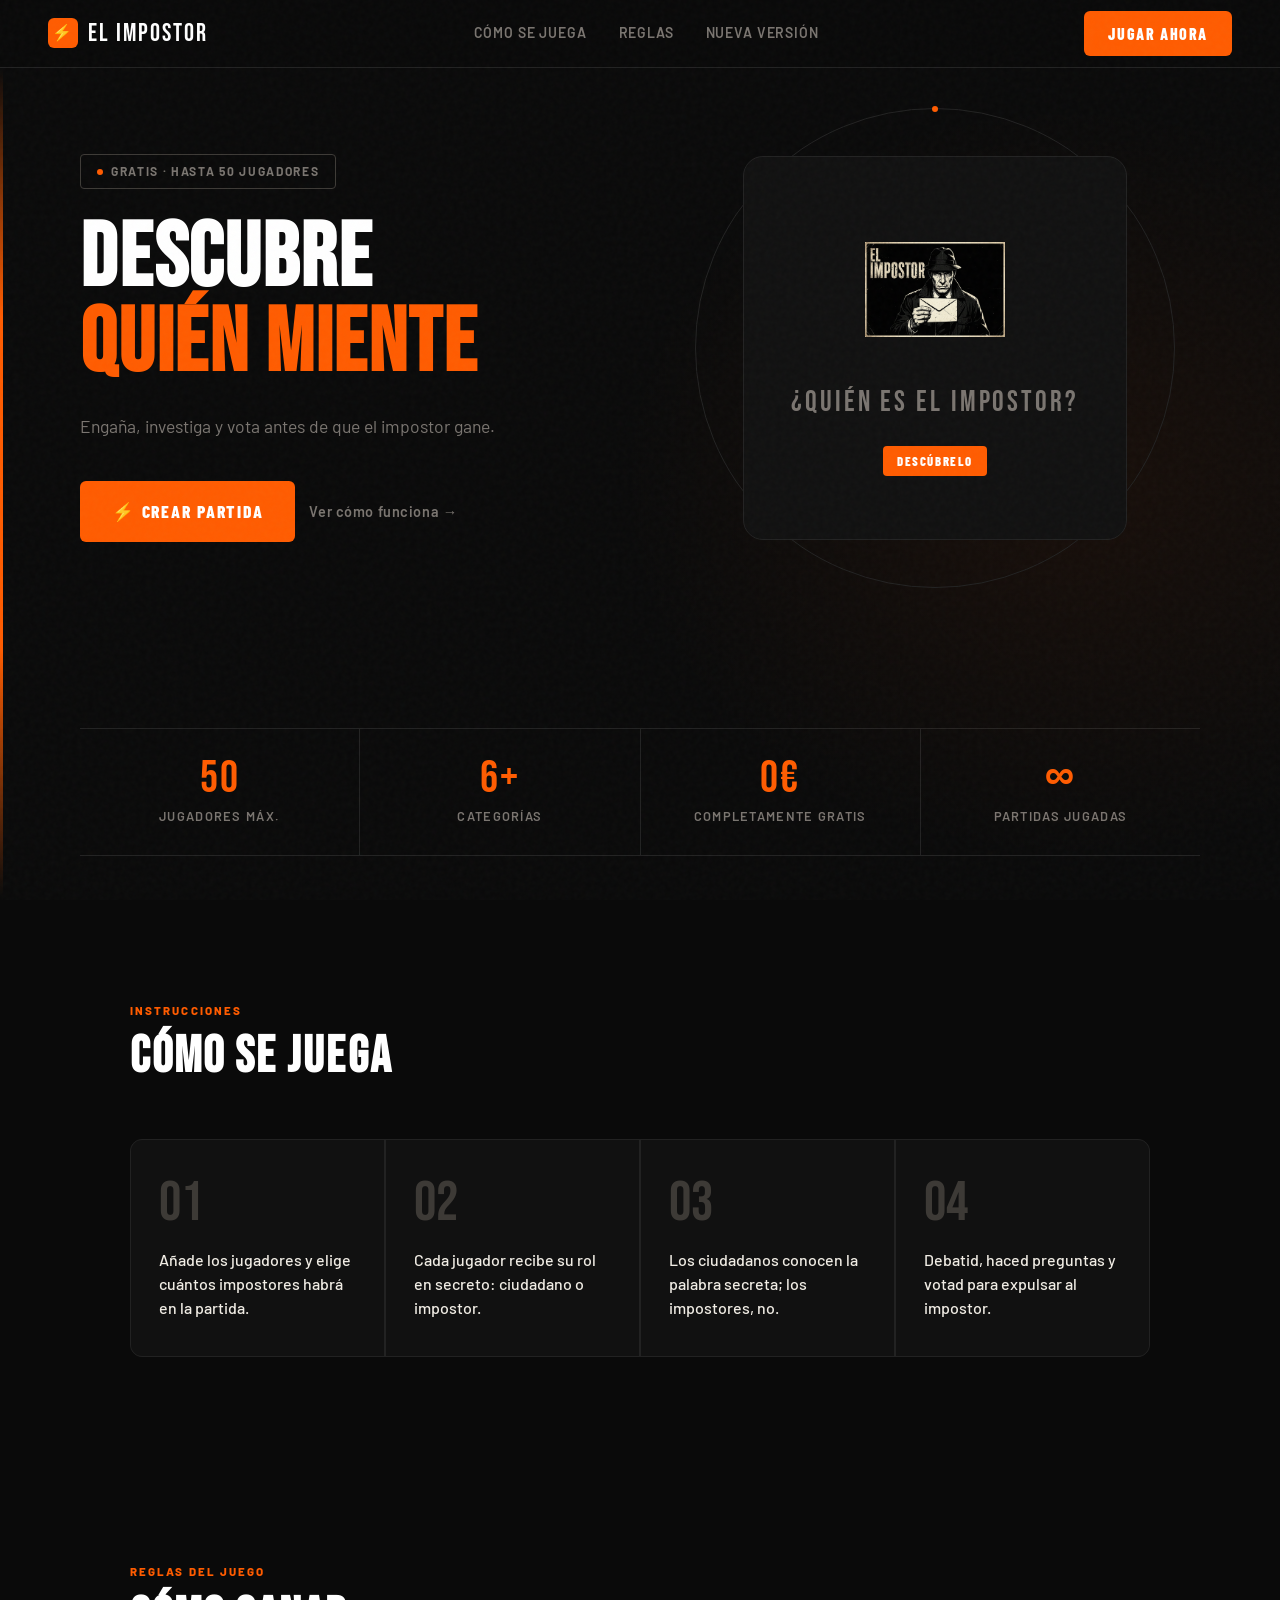
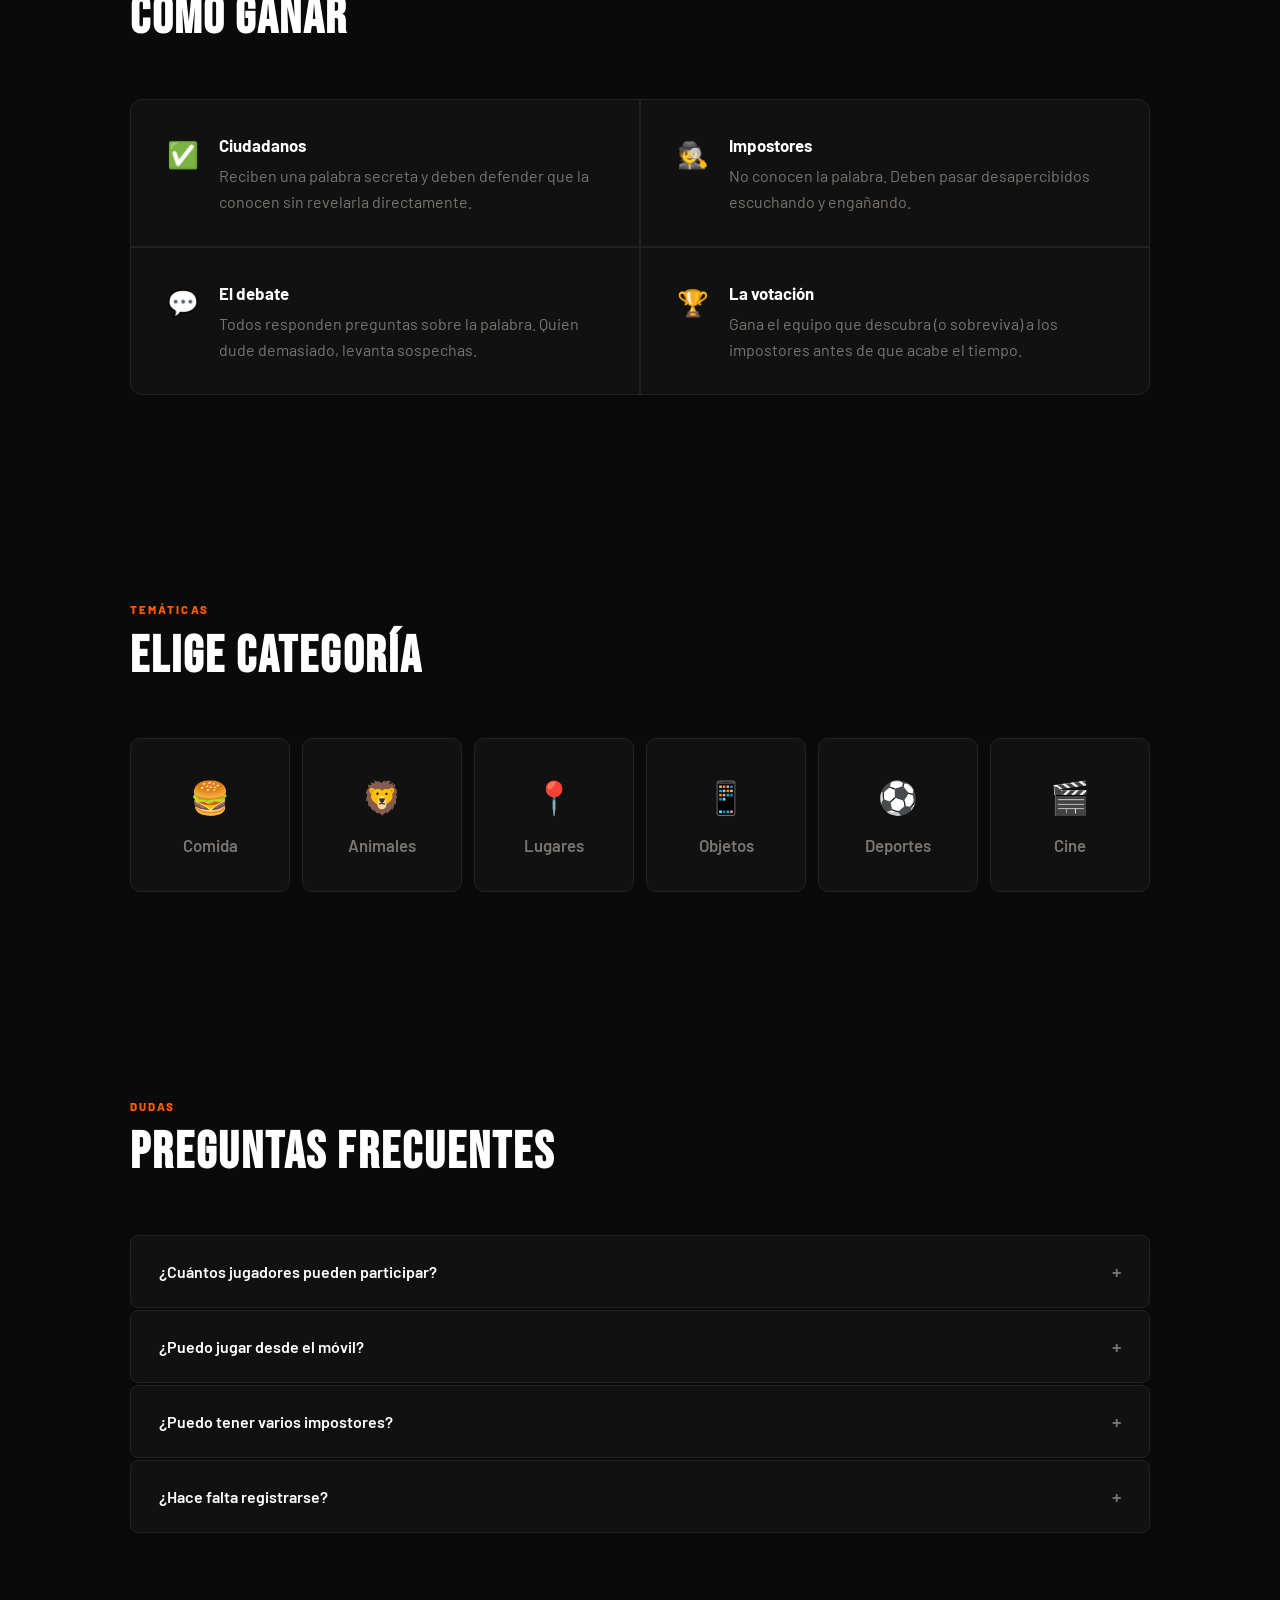
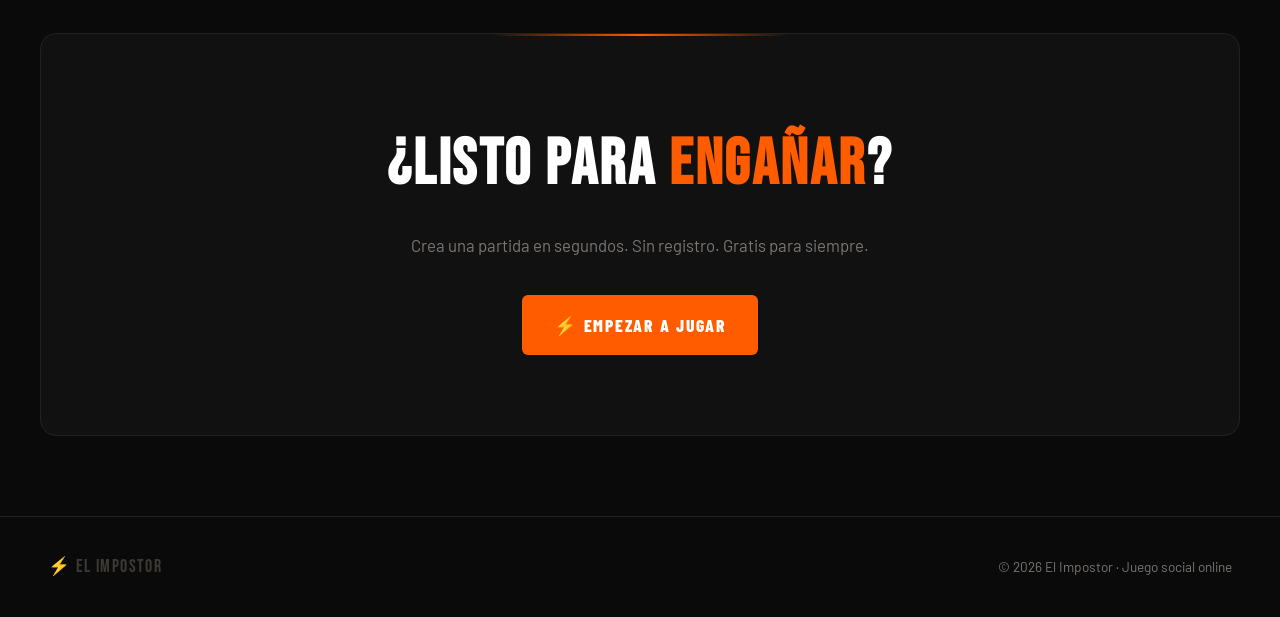
==== commit d664957b: "Update index.html" ====
--- a/index.html
+++ b/index.html
@@ -259,7 +259,7 @@
 </body>
 </html>
 
-/*
+<!-- 
                ,/´\    /`\,
              ,/  ´\\  //`  \,
             /\    / \/ \    /\
@@ -279,4 +279,4 @@
         ,´      /        \      `.
        /       /          \       \
 ______/    ___/            \___    \______
-*/+-->
